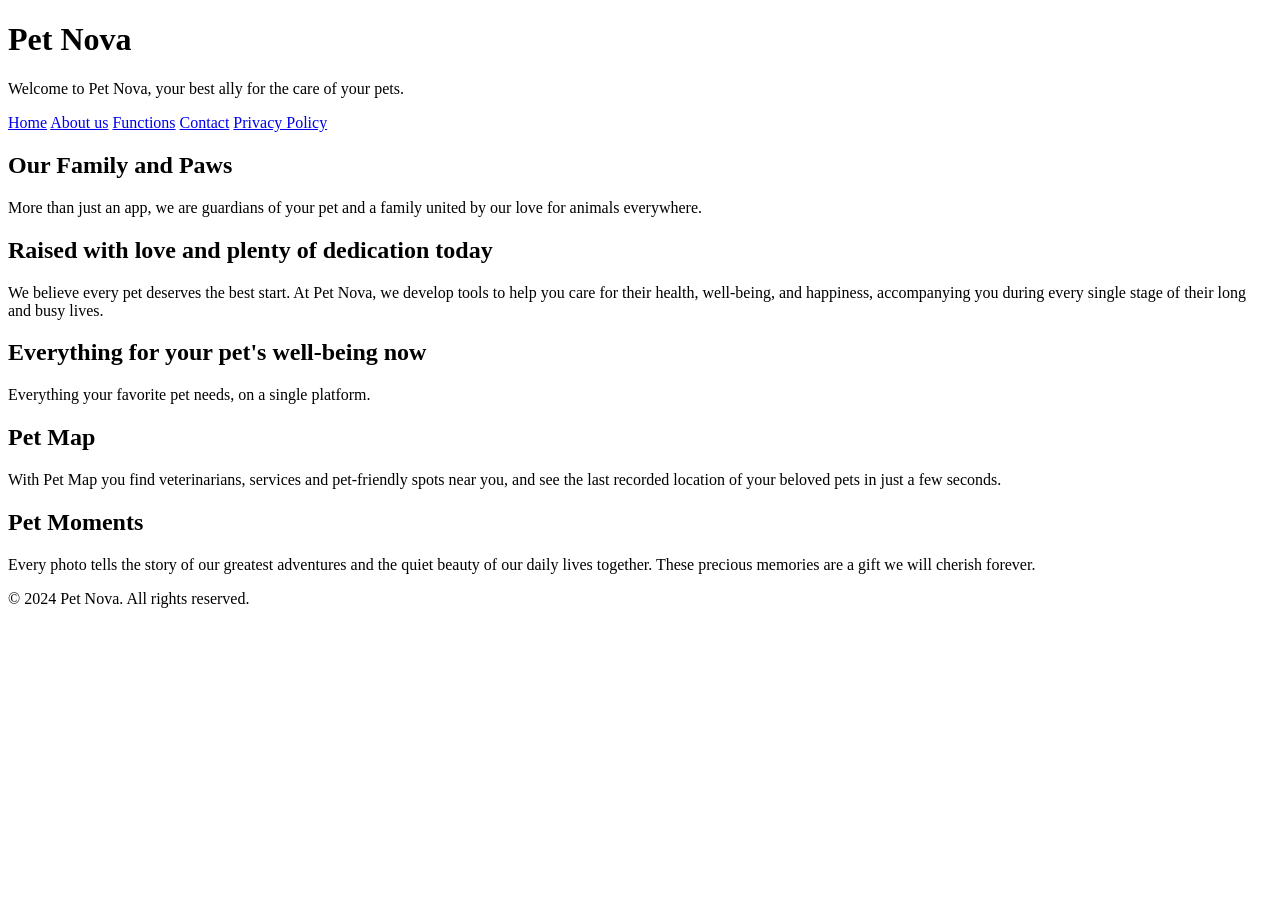
==== index.html @ b8fa4446 "Add files via upload" ====
<!DOCTYPE html>
 
<html lang="es">
<head>
     <meta charset="UTF-8">
     <meta name="viewport" content="width=device-width, initial-scale=1.0">
     <title>Pet Nova</title>
 
</head>
 
<body>
 
    <header>
        <h1>Pet Nova</h1>
 
    </header>
 
    <p>Welcome to Pet Nova, your best ally for the care of your pets.</p>
 
 
<nav>
 
    <a href="#">Home</a>
    <a href="#">About us</a>
    <a href="#">Functions</a>
    <a href="#">Contact</a>
    <a href="#">Privacy Policy</a>
 
</nav>
 
<main>
 
    <section>
 
        <h2>Our Family and Paws</h2>
        <p>More than just an app, we are guardians of your pet and a family united by our love for animals everywhere.</p>
 
    </section>
 
 
<section>
 
        <h2>Raised with love and plenty of dedication today</h2>
        <p>We believe every pet deserves the best start. At Pet Nova, we develop tools to help you care for their health, well-being, and happiness, accompanying you during every single stage of their long and busy lives.</p>
 
    </section>
 
 
    <section>
 
        <h2>Everything for your pet's well-being now</h2>
        <p>Everything your favorite pet needs, on a single platform.</p>
 
 
    </section>
 
 
<section>
 
        <h2>Pet Map</h2>
        <p>With Pet Map you find veterinarians, services and pet-friendly spots near you, and see the last recorded location of your beloved pets in just a few seconds.</p>
 
 
    </section>
 
    <section>
 
        <h2>Pet Moments</h2>
        <p>Every photo tells the story of our greatest adventures and the quiet beauty of our daily lives together. These precious memories are a gift we will cherish forever.</p>
 
 
    </section>
 
</main>
 
<footer>
 
 
    <p>&copy; 2024 Pet Nova. All rights reserved.</p>
 
    </footer>
 
</body>
 
    </html>
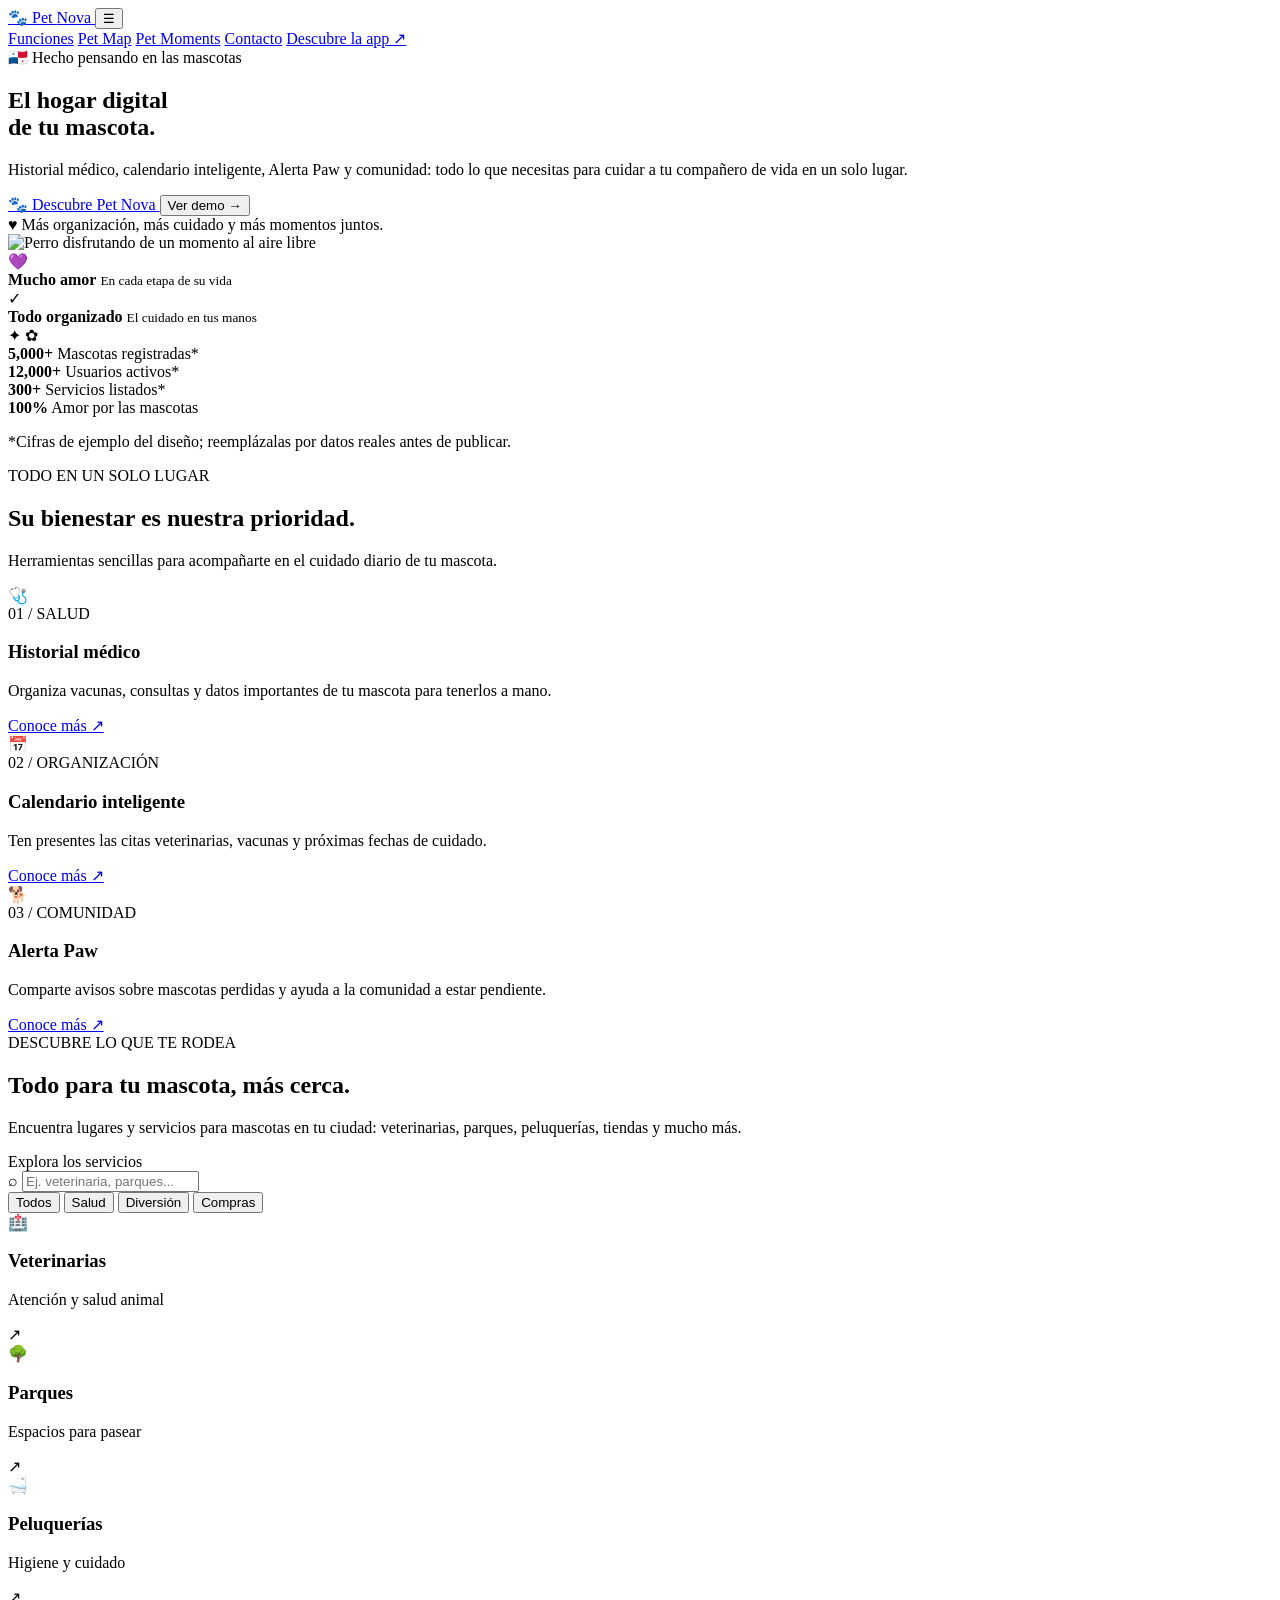
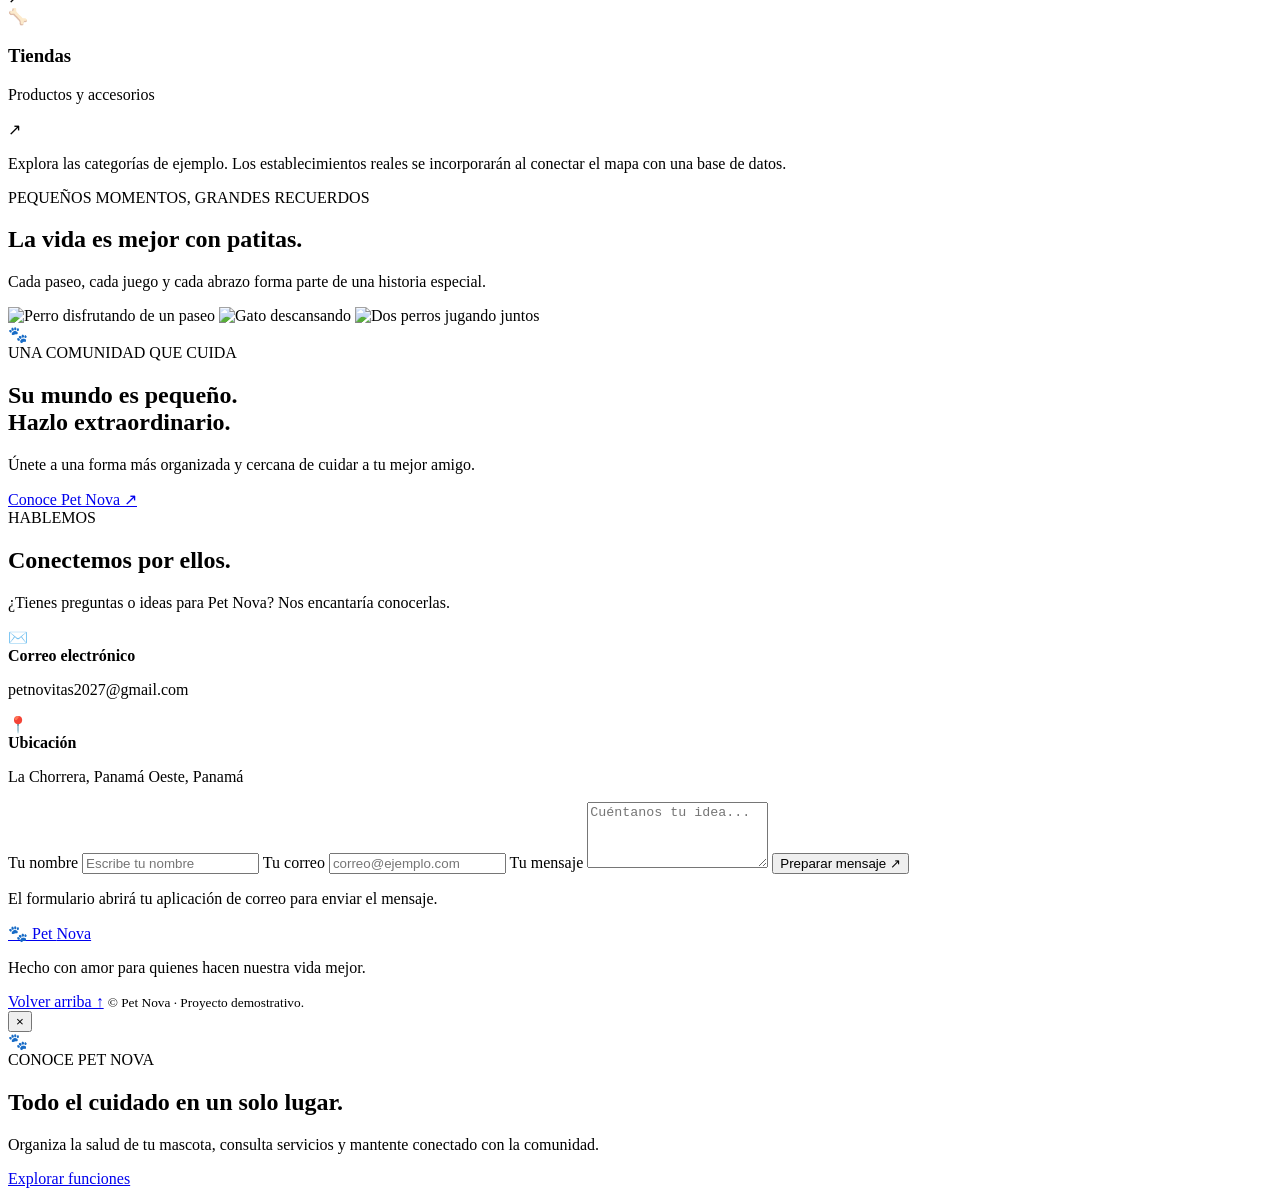
==== commit 1857d829: "changes changes" ====
--- a/index.html
+++ b/index.html
@@ -1,89 +1,274 @@
  
+
 <!DOCTYPE html>
- 
 <html lang="es">
 <head>
-     <meta charset="UTF-8">
-     <meta name="viewport" content="width=device-width, initial-scale=1.0">
-     <title>Pet Nova</title>
- 
+  <meta charset="UTF-8">
+  <meta name="viewport" content="width=device-width, initial-scale=1.0">
+  <meta name="description" content="Pet Nova: cuida la salud, seguridad y bienestar de tu mascota en un solo lugar.">
+  <title>Pet Nova | El hogar digital de tu mascota</title>
+  <link rel="stylesheet" href="css">
+  <link rel="preconnect" href="https://fonts.googleapis.com">
+  <link rel="preconnect" href="https://fonts.gstatic.com" crossorigin>
+  <link href="https://fonts.googleapis.com/css2?family=DM+Sans:wght@400;500;600;700&family=Poppins:wght@400;500;600;700;800&display=swap" rel="stylesheet">
 </head>
- 
+
 <body>
- 
-    <header>
-        <h1>Pet Nova</h1>
- 
-    </header>
- 
-    <p>Welcome to Pet Nova, your best ally for the care of your pets.</p>
- 
- 
-<nav>
- 
-    <a href="#">Home</a>
-    <a href="#">About us</a>
-    <a href="#">Functions</a>
-    <a href="#">Contact</a>
-    <a href="#">Privacy Policy</a>
- 
-</nav>
- 
-<main>
- 
-    <section>
- 
-        <h2>Our Family and Paws</h2>
-        <p>More than just an app, we are guardians of your pet and a family united by our love for animals everywhere.</p>
- 
-    </section>
- 
- 
-<section>
- 
-        <h2>Raised with love and plenty of dedication today</h2>
-        <p>We believe every pet deserves the best start. At Pet Nova, we develop tools to help you care for their health, well-being, and happiness, accompanying you during every single stage of their long and busy lives.</p>
- 
-    </section>
- 
- 
-    <section>
- 
-        <h2>Everything for your pet's well-being now</h2>
-        <p>Everything your favorite pet needs, on a single platform.</p>
- 
- 
-    </section>
- 
- 
-<section>
- 
-        <h2>Pet Map</h2>
-        <p>With Pet Map you find veterinarians, services and pet-friendly spots near you, and see the last recorded location of your beloved pets in just a few seconds.</p>
- 
- 
-    </section>
- 
-    <section>
- 
-        <h2>Pet Moments</h2>
-        <p>Every photo tells the story of our greatest adventures and the quiet beauty of our daily lives together. These precious memories are a gift we will cherish forever.</p>
- 
- 
-    </section>
- 
-</main>
- 
-<footer>
- 
- 
-    <p>&copy; 2024 Pet Nova. All rights reserved.</p>
- 
-    </footer>
- 
+  <header class="navbar">
+    <a href="#inicio" class="logo">
+      <span class="logo-icon">🐾</span>
+      Pet <span>Nova</span>
+    </a>
+
+    <button class="menu-toggle" id="menu-toggle"
+      aria-label="Abrir menú" aria-expanded="false">☰</button>
+
+    <nav class="nav-links" id="nav-links">
+      <a href="#funciones">Funciones</a>
+      <a href="#mapa">Pet Map</a>
+      <a href="#momentos">Pet Moments</a>
+      <a href="#contacto">Contacto</a>
+      <a href="#funciones" class="nav-button">Descubre la app ↗</a>
+    </nav>
+  </header>
+
+  <main>
+    <section class="hero section" id="inicio">
+      <div class="hero-content">
+        <span class="eyebrow">🇵🇦 Hecho pensando en las mascotas</span>
+        <h1>El hogar digital<br>de tu mascota<span class="purple-dot">.</span></h1>
+        <p class="hero-text">
+          Historial médico, calendario inteligente, Alerta Paw
+          y comunidad: todo lo que necesitas para cuidar a tu
+          compañero de vida en un solo lugar.
+        </p>
+
+        <div class="hero-buttons">
+          <a href="#funciones" class="button button-primary">
+            🐾 Descubre Pet Nova
+          </a>
+          <button class="button button-secondary" id="demo-button">
+            Ver demo <span>→</span>
+          </button>
+        </div>
+
+        <div class="hero-note">
+          <span class="avatar-paw">♥</span>
+          Más organización, más cuidado y más momentos juntos.
+        </div>
+      </div>
+
+      <div class="hero-visual">
+        <div class="hero-image">
+          <img
+            src="https://images.unsplash.com/photo-1543466835-00a7907e9de1?auto=format&fit=crop&w=1000&q=85"
+            alt="Perro disfrutando de un momento al aire libre">
+        </div>
+        <div class="floating-card card-top">
+          <span class="floating-icon">💜</span>
+          <div>
+            <strong>Mucho amor</strong>
+            <small>En cada etapa de su vida</small>
+          </div>
+        </div>
+        <div class="floating-card card-bottom">
+          <span class="floating-icon yellow">✓</span>
+          <div>
+            <strong>Todo organizado</strong>
+            <small>El cuidado en tus manos</small>
+          </div>
+        </div>
+        <span class="decor decor-one">✦</span>
+        <span class="decor decor-two">✿</span>
+      </div>
+    </section>
+
+    <section class="stats">
+      <div class="stat">
+        <strong>5,000+</strong>
+        <span>Mascotas registradas*</span>
+      </div>
+      <div class="stat">
+        <strong>12,000+</strong>
+        <span>Usuarios activos*</span>
+      </div>
+      <div class="stat">
+        <strong>300+</strong>
+        <span>Servicios listados*</span>
+      </div>
+      <div class="stat">
+        <strong>100%</strong>
+        <span>Amor por las mascotas</span>
+      </div>
+    </section>
+    <p class="stats-note">*Cifras de ejemplo del diseño; reemplázalas por datos reales antes de publicar.</p>
+
+    <section class="section intro-section" id="funciones">
+      <div class="section-heading">
+        <span class="eyebrow">TODO EN UN SOLO LUGAR</span>
+        <h2>Su bienestar es nuestra <span>prioridad.</span></h2>
+        <p>Herramientas sencillas para acompañarte en el cuidado diario de tu mascota.</p>
+      </div>
+
+      <div class="feature-grid">
+        <article class="feature-card lavender">
+          <div class="feature-icon">🩺</div>
+          <span class="feature-number">01 / SALUD</span>
+          <h3>Historial médico</h3>
+          <p>Organiza vacunas, consultas y datos importantes de tu mascota para tenerlos a mano.</p>
+          <a href="#contacto" class="text-link">Conoce más ↗</a>
+        </article>
+
+        <article class="feature-card yellow-card">
+          <div class="feature-icon">📅</div>
+          <span class="feature-number">02 / ORGANIZACIÓN</span>
+          <h3>Calendario inteligente</h3>
+          <p>Ten presentes las citas veterinarias, vacunas y próximas fechas de cuidado.</p>
+          <a href="#contacto" class="text-link">Conoce más ↗</a>
+        </article>
+
+        <article class="feature-card pink-card">
+          <div class="feature-icon">🐕</div>
+          <span class="feature-number">03 / COMUNIDAD</span>
+          <h3>Alerta Paw</h3>
+          <p>Comparte avisos sobre mascotas perdidas y ayuda a la comunidad a estar pendiente.</p>
+          <a href="#contacto" class="text-link">Conoce más ↗</a>
+        </article>
+      </div>
+    </section>
+
+    <section class="map-section section" id="mapa">
+      <div class="map-copy">
+        <span class="eyebrow">DESCUBRE LO QUE TE RODEA</span>
+        <h2>Todo para tu mascota, <span>más cerca.</span></h2>
+        <p>
+          Encuentra lugares y servicios para mascotas en tu ciudad:
+          veterinarias, parques, peluquerías, tiendas y mucho más.
+        </p>
+
+        <label for="service-search" class="search-label">Explora los servicios</label>
+        <div class="search-box">
+          <span>⌕</span>
+          <input id="service-search" type="search"
+            placeholder="Ej. veterinaria, parques...">
+        </div>
+        <div class="service-filters" aria-label="Filtrar servicios">
+          <button class="filter active" data-filter="todos">Todos</button>
+          <button class="filter" data-filter="salud">Salud</button>
+          <button class="filter" data-filter="diversion">Diversión</button>
+          <button class="filter" data-filter="compras">Compras</button>
+        </div>
+      </div>
+
+      <div class="service-grid" id="service-grid">
+        <article class="service-card" data-category="salud" data-name="veterinaria clínica salud">
+          <div class="service-emoji">🏥</div>
+          <div><h3>Veterinarias</h3><p>Atención y salud animal</p></div>
+          <span class="service-arrow">↗</span>
+        </article>
+        <article class="service-card" data-category="diversion" data-name="parques paseo diversión">
+          <div class="service-emoji">🌳</div>
+          <div><h3>Parques</h3><p>Espacios para pasear</p></div>
+          <span class="service-arrow">↗</span>
+        </article>
+        <article class="service-card" data-category="salud" data-name="peluquería grooming baño">
+          <div class="service-emoji">🛁</div>
+          <div><h3>Peluquerías</h3><p>Higiene y cuidado</p></div>
+          <span class="service-arrow">↗</span>
+        </article>
+        <article class="service-card" data-category="compras" data-name="tiendas alimentos accesorios compras">
+          <div class="service-emoji">🦴</div>
+          <div><h3>Tiendas</h3><p>Productos y accesorios</p></div>
+          <span class="service-arrow">↗</span>
+        </article>
+      </div>
+      <p class="map-disclaimer" id="map-message">
+        Explora las categorías de ejemplo. Los establecimientos reales
+        se incorporarán al conectar el mapa con una base de datos.
+      </p>
+    </section>
+
+    <section class="moments-section section" id="momentos">
+      <div class="section-heading">
+        <span class="eyebrow">PEQUEÑOS MOMENTOS, GRANDES RECUERDOS</span>
+        <h2>La vida es mejor <span>con patitas.</span></h2>
+        <p>Cada paseo, cada juego y cada abrazo forma parte de una historia especial.</p>
+      </div>
+
+      <div class="gallery">
+        <img src="https://images.unsplash.com/photo-1552053831-71594a27632d?auto=format&fit=crop&w=700&q=85"
+          alt="Perro disfrutando de un paseo" loading="lazy">
+        <img src="https://images.unsplash.com/photo-1514888286974-6c03e2ca1dba?auto=format&fit=crop&w=700&q=85"
+          alt="Gato descansando" loading="lazy">
+        <img src="https://images.unsplash.com/photo-1548199973-03cce0bbc87b?auto=format&fit=crop&w=700&q=85"
+          alt="Dos perros jugando juntos" loading="lazy">
+      </div>
+    </section>
+
+    <section class="cta-section">
+      <div class="cta-paw">🐾</div>
+      <span class="eyebrow">UNA COMUNIDAD QUE CUIDA</span>
+      <h2>Su mundo es pequeño.<br>Hazlo extraordinario.</h2>
+      <p>Únete a una forma más organizada y cercana de cuidar a tu mejor amigo.</p>
+      <a href="#contacto" class="button button-dark">Conoce Pet Nova ↗</a>
+    </section>
+
+    <section class="contact-section section" id="contacto">
+      <div class="contact-copy">
+        <span class="eyebrow">HABLEMOS</span>
+        <h2>Conectemos por ellos<span>.</span></h2>
+        <p>¿Tienes preguntas o ideas para Pet Nova? Nos encantaría conocerlas.</p>
+        <div class="contact-detail">
+          <span>✉️</span>
+          <div><strong>Correo electrónico</strong>
+            <p>petnovitas2027@gmail.com</p></div>
+        </div>
+        <div class="contact-detail">
+          <span>📍</span>
+          <div><strong>Ubicación</strong><p>La Chorrera, Panamá Oeste, Panamá</p></div>
+        </div>
+      </div>
+
+      <form class="contact-form" id="contact-form">
+        <label for="name">Tu nombre</label>
+        <input id="name" name="name" type="text"
+          placeholder="Escribe tu nombre" required>
+
+        <label for="email">Tu correo</label>
+        <input id="email" name="email" type="email"
+          placeholder="correo@ejemplo.com" required>
+
+        <label for="message">Tu mensaje</label>
+        <textarea id="message" name="message" rows="4"
+          placeholder="Cuéntanos tu idea..." required></textarea>
+
+        <button class="button button-primary" type="submit">Preparar mensaje ↗</button>
+        <p class="form-status" id="form-status" role="status">
+          El formulario abrirá tu aplicación de correo para enviar el mensaje.
+        </p>
+      </form>
+    </section>
+  </main>
+
+  <footer class="footer">
+    <a href="#inicio" class="logo footer-logo">🐾 Pet <span>Nova</span></a>
+    <p>Hecho con amor para quienes hacen nuestra vida mejor.</p>
+    <a href="#inicio" class="back-top">Volver arriba ↑</a>
+    <small>© <span id="year"></span> Pet Nova · Proyecto demostrativo.</small>
+  </footer>
+
+  <div class="modal" id="demo-modal" aria-hidden="true">
+    <div class="modal-content" role="dialog" aria-modal="true"
+      aria-labelledby="modal-title">
+      <button class="modal-close" id="modal-close" aria-label="Cerrar">×</button>
+      <div class="modal-paw">🐾</div>
+      <span class="eyebrow">CONOCE PET NOVA</span>
+      <h2 id="modal-title">Todo el cuidado en un solo lugar.</h2>
+      <p>Organiza la salud de tu mascota, consulta servicios y mantente conectado con la comunidad.</p>
+      <a href="#funciones" class="button button-primary" id="modal-explore">Explorar funciones</a>
+    </div>
+  </div>
+
+  <script src="script.js"></script>
 </body>
- 
-    </html>
- 
- 
- +</html>
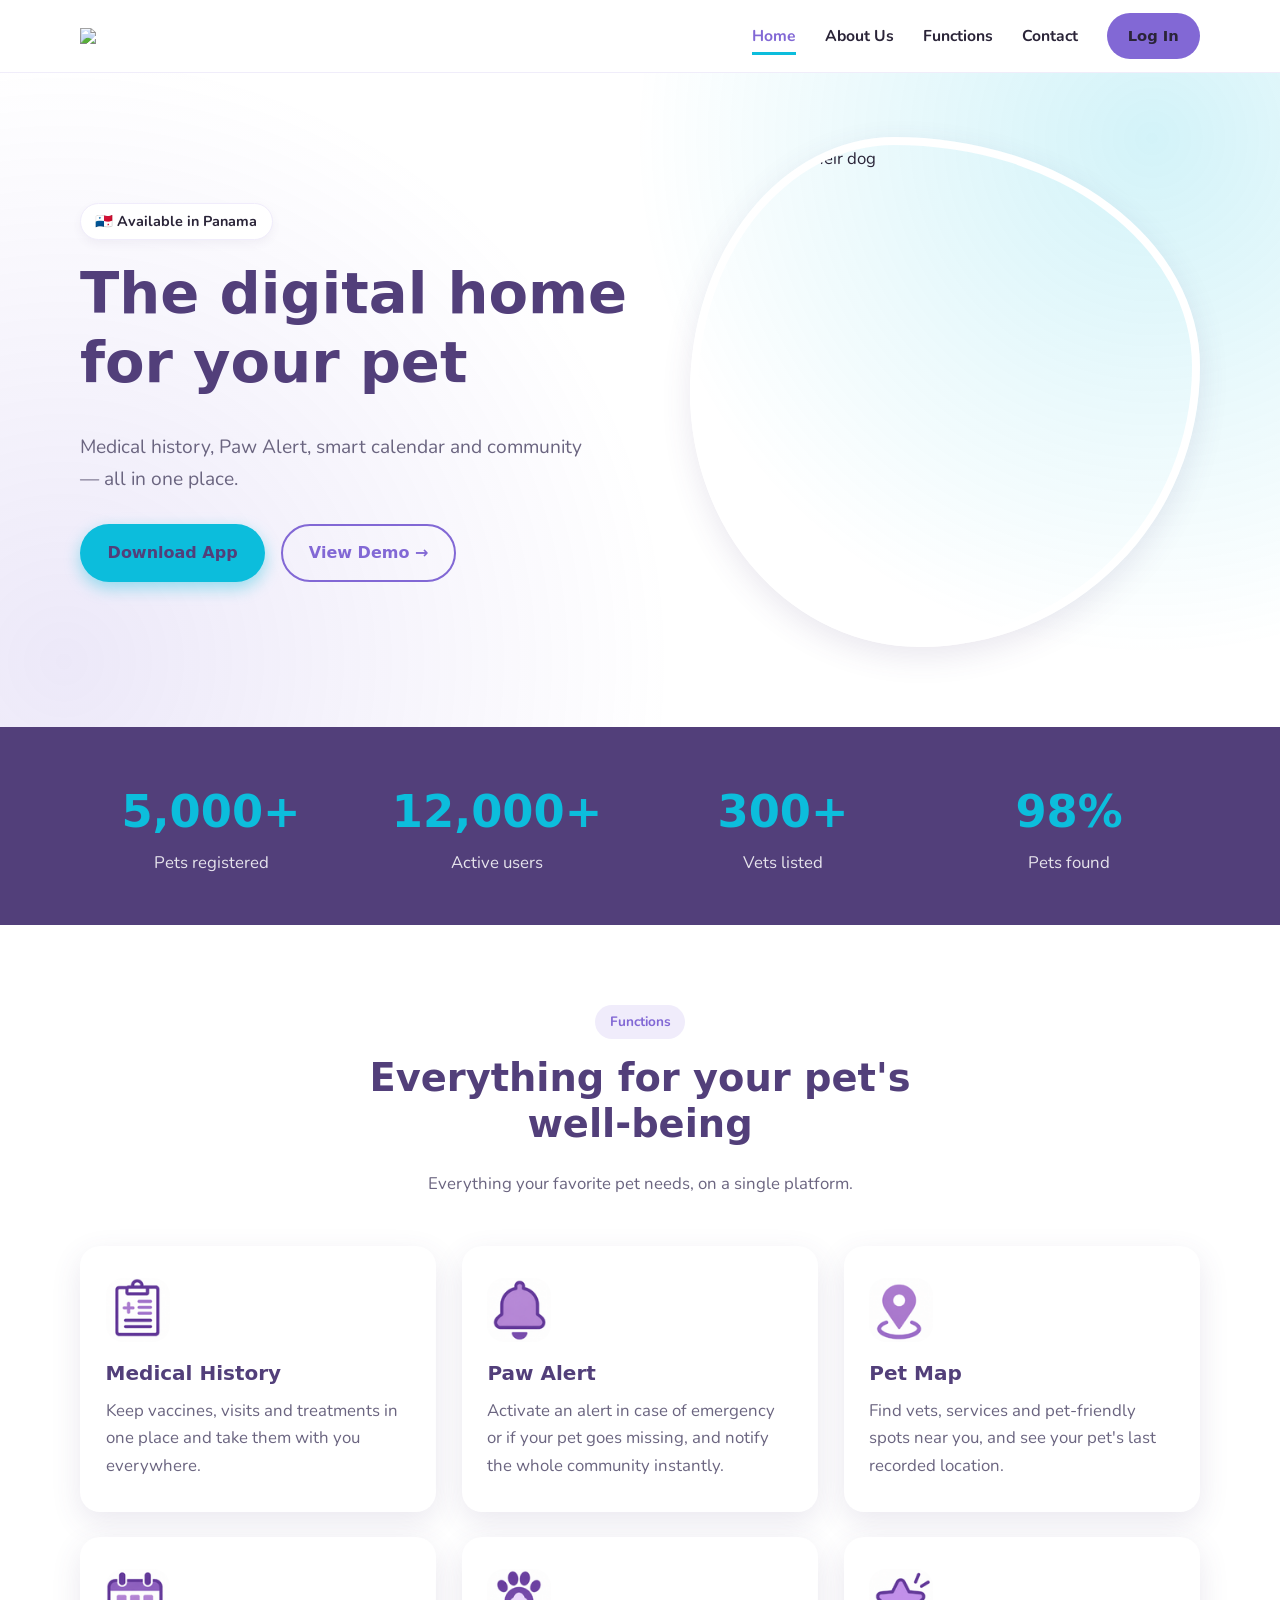
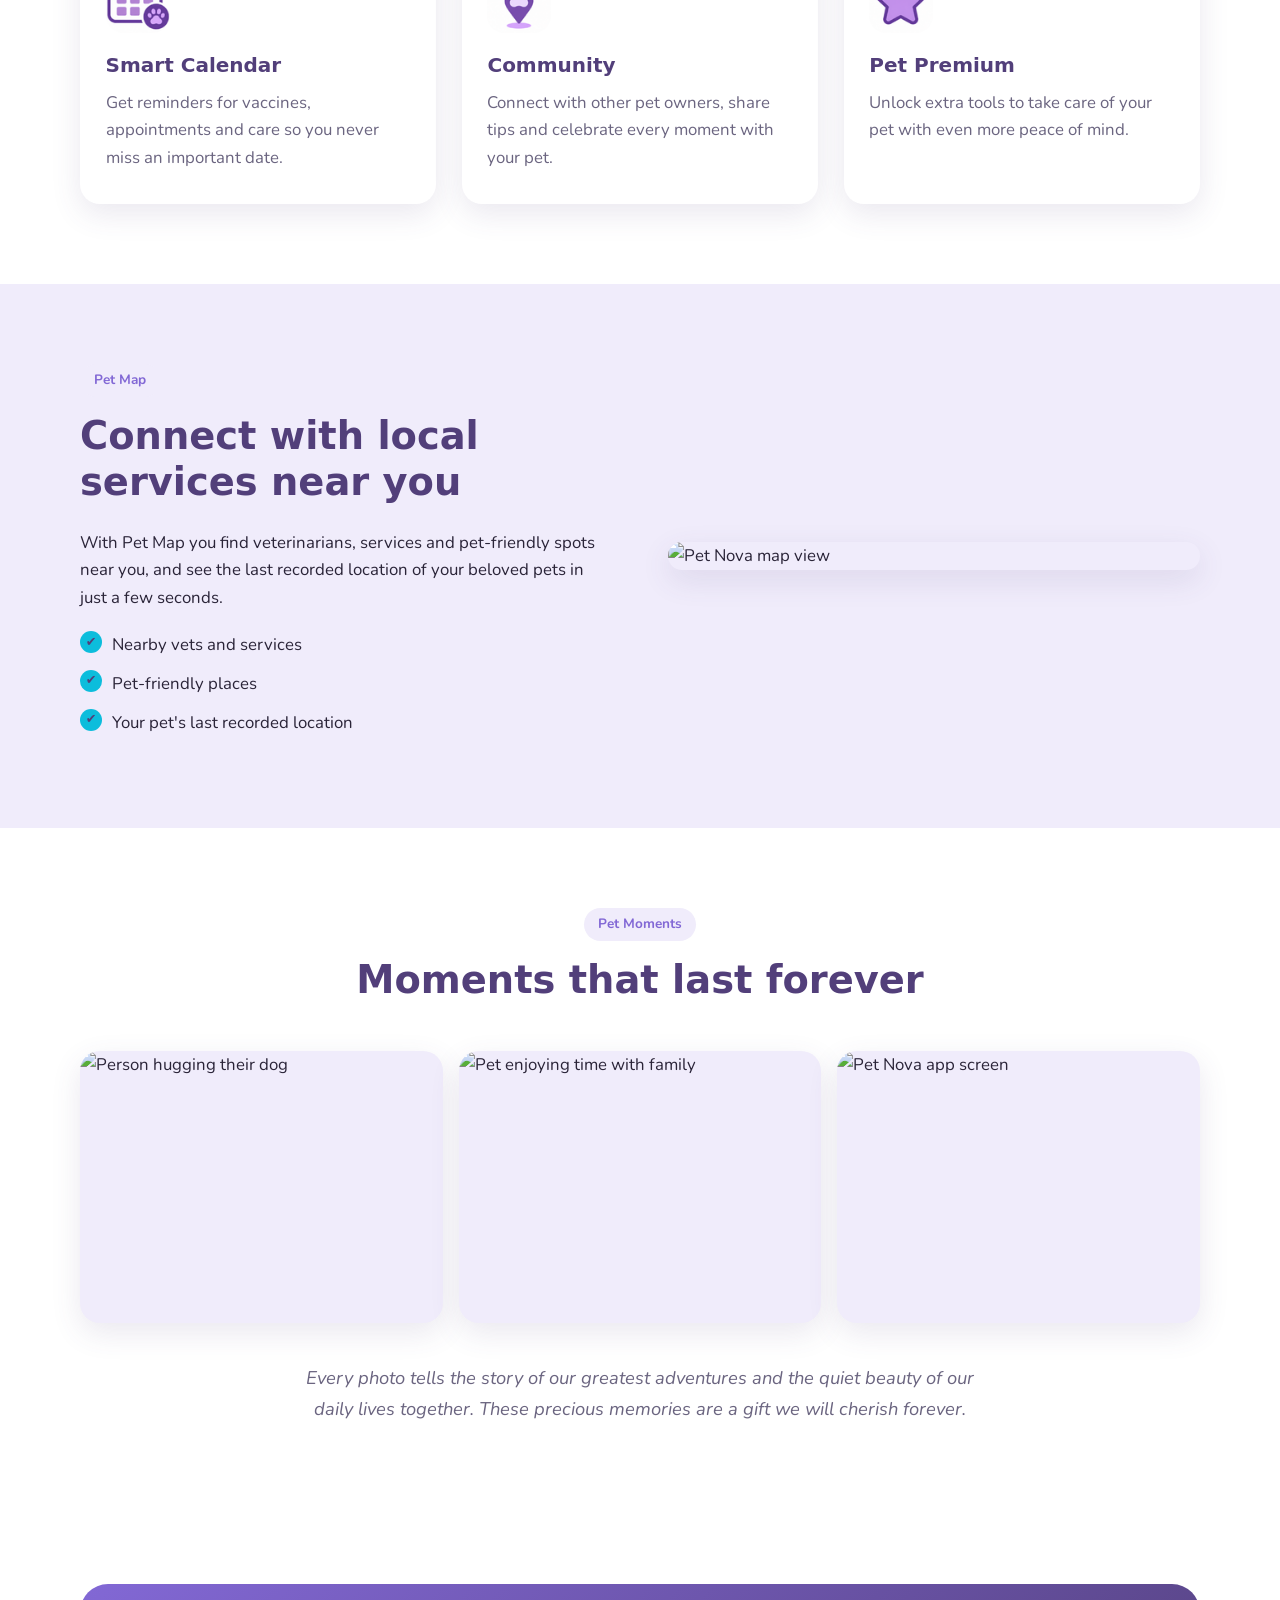
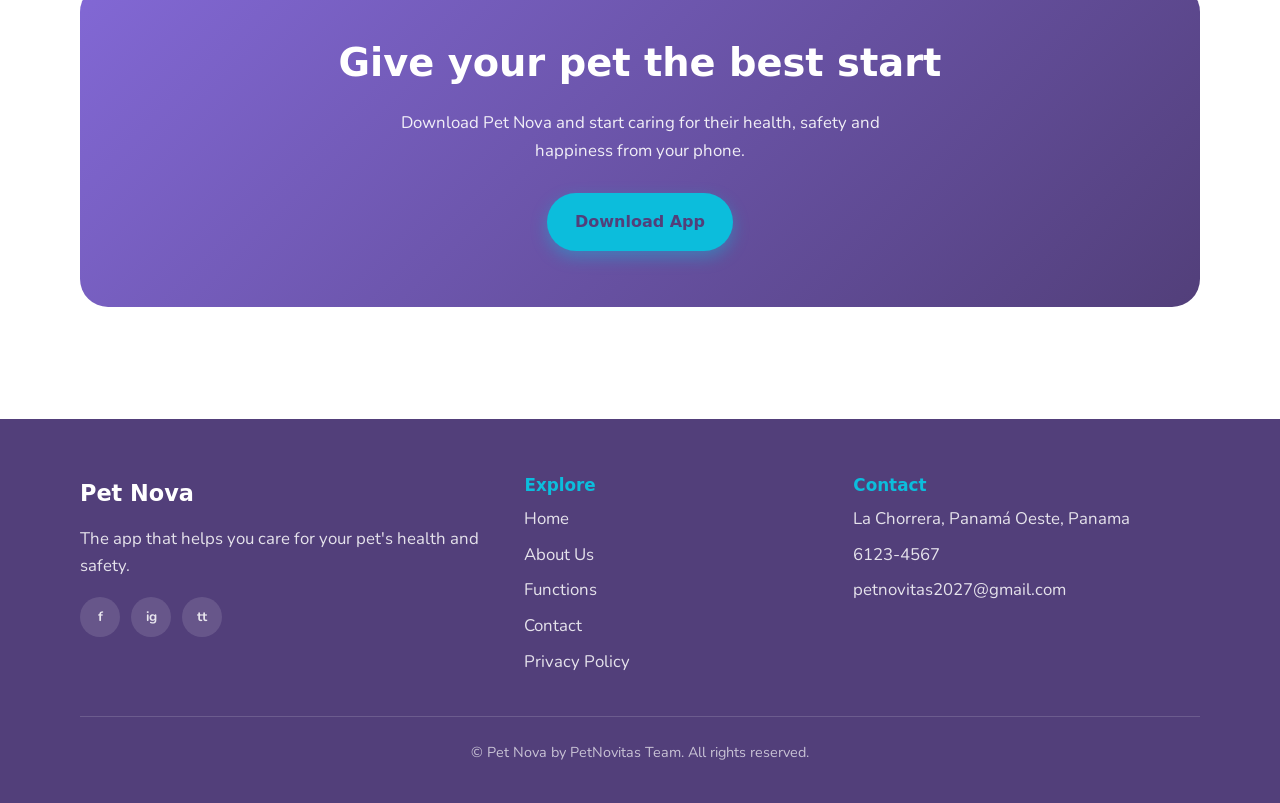
==== commit daa8c9a7: "reacomodo" ====
--- a/index.html
+++ b/index.html
@@ -1,274 +1,189 @@
- 
-
-<!DOCTYPE html>
-<html lang="es">
-<head>
-  <meta charset="UTF-8">
-  <meta name="viewport" content="width=device-width, initial-scale=1.0">
-  <meta name="description" content="Pet Nova: cuida la salud, seguridad y bienestar de tu mascota en un solo lugar.">
-  <title>Pet Nova | El hogar digital de tu mascota</title>
-  <link rel="stylesheet" href="css">
-  <link rel="preconnect" href="https://fonts.googleapis.com">
-  <link rel="preconnect" href="https://fonts.gstatic.com" crossorigin>
-  <link href="https://fonts.googleapis.com/css2?family=DM+Sans:wght@400;500;600;700&family=Poppins:wght@400;500;600;700;800&display=swap" rel="stylesheet">
-</head>
-
-<body>
-  <header class="navbar">
-    <a href="#inicio" class="logo">
-      <span class="logo-icon">🐾</span>
-      Pet <span>Nova</span>
-    </a>
-
-    <button class="menu-toggle" id="menu-toggle"
-      aria-label="Abrir menú" aria-expanded="false">☰</button>
-
-    <nav class="nav-links" id="nav-links">
-      <a href="#funciones">Funciones</a>
-      <a href="#mapa">Pet Map</a>
-      <a href="#momentos">Pet Moments</a>
-      <a href="#contacto">Contacto</a>
-      <a href="#funciones" class="nav-button">Descubre la app ↗</a>
-    </nav>
-  </header>
-
-  <main>
-    <section class="hero section" id="inicio">
-      <div class="hero-content">
-        <span class="eyebrow">🇵🇦 Hecho pensando en las mascotas</span>
-        <h1>El hogar digital<br>de tu mascota<span class="purple-dot">.</span></h1>
-        <p class="hero-text">
-          Historial médico, calendario inteligente, Alerta Paw
-          y comunidad: todo lo que necesitas para cuidar a tu
-          compañero de vida en un solo lugar.
-        </p>
-
-        <div class="hero-buttons">
-          <a href="#funciones" class="button button-primary">
-            🐾 Descubre Pet Nova
-          </a>
-          <button class="button button-secondary" id="demo-button">
-            Ver demo <span>→</span>
-          </button>
-        </div>
-
-        <div class="hero-note">
-          <span class="avatar-paw">♥</span>
-          Más organización, más cuidado y más momentos juntos.
-        </div>
-      </div>
-
-      <div class="hero-visual">
-        <div class="hero-image">
-          <img
-            src="https://images.unsplash.com/photo-1543466835-00a7907e9de1?auto=format&fit=crop&w=1000&q=85"
-            alt="Perro disfrutando de un momento al aire libre">
-        </div>
-        <div class="floating-card card-top">
-          <span class="floating-icon">💜</span>
-          <div>
-            <strong>Mucho amor</strong>
-            <small>En cada etapa de su vida</small>
-          </div>
-        </div>
-        <div class="floating-card card-bottom">
-          <span class="floating-icon yellow">✓</span>
-          <div>
-            <strong>Todo organizado</strong>
-            <small>El cuidado en tus manos</small>
-          </div>
-        </div>
-        <span class="decor decor-one">✦</span>
-        <span class="decor decor-two">✿</span>
-      </div>
-    </section>
-
-    <section class="stats">
-      <div class="stat">
-        <strong>5,000+</strong>
-        <span>Mascotas registradas*</span>
-      </div>
-      <div class="stat">
-        <strong>12,000+</strong>
-        <span>Usuarios activos*</span>
-      </div>
-      <div class="stat">
-        <strong>300+</strong>
-        <span>Servicios listados*</span>
-      </div>
-      <div class="stat">
-        <strong>100%</strong>
-        <span>Amor por las mascotas</span>
-      </div>
-    </section>
-    <p class="stats-note">*Cifras de ejemplo del diseño; reemplázalas por datos reales antes de publicar.</p>
-
-    <section class="section intro-section" id="funciones">
-      <div class="section-heading">
-        <span class="eyebrow">TODO EN UN SOLO LUGAR</span>
-        <h2>Su bienestar es nuestra <span>prioridad.</span></h2>
-        <p>Herramientas sencillas para acompañarte en el cuidado diario de tu mascota.</p>
-      </div>
-
-      <div class="feature-grid">
-        <article class="feature-card lavender">
-          <div class="feature-icon">🩺</div>
-          <span class="feature-number">01 / SALUD</span>
-          <h3>Historial médico</h3>
-          <p>Organiza vacunas, consultas y datos importantes de tu mascota para tenerlos a mano.</p>
-          <a href="#contacto" class="text-link">Conoce más ↗</a>
-        </article>
-
-        <article class="feature-card yellow-card">
-          <div class="feature-icon">📅</div>
-          <span class="feature-number">02 / ORGANIZACIÓN</span>
-          <h3>Calendario inteligente</h3>
-          <p>Ten presentes las citas veterinarias, vacunas y próximas fechas de cuidado.</p>
-          <a href="#contacto" class="text-link">Conoce más ↗</a>
-        </article>
-
-        <article class="feature-card pink-card">
-          <div class="feature-icon">🐕</div>
-          <span class="feature-number">03 / COMUNIDAD</span>
-          <h3>Alerta Paw</h3>
-          <p>Comparte avisos sobre mascotas perdidas y ayuda a la comunidad a estar pendiente.</p>
-          <a href="#contacto" class="text-link">Conoce más ↗</a>
-        </article>
-      </div>
-    </section>
-
-    <section class="map-section section" id="mapa">
-      <div class="map-copy">
-        <span class="eyebrow">DESCUBRE LO QUE TE RODEA</span>
-        <h2>Todo para tu mascota, <span>más cerca.</span></h2>
-        <p>
-          Encuentra lugares y servicios para mascotas en tu ciudad:
-          veterinarias, parques, peluquerías, tiendas y mucho más.
-        </p>
-
-        <label for="service-search" class="search-label">Explora los servicios</label>
-        <div class="search-box">
-          <span>⌕</span>
-          <input id="service-search" type="search"
-            placeholder="Ej. veterinaria, parques...">
-        </div>
-        <div class="service-filters" aria-label="Filtrar servicios">
-          <button class="filter active" data-filter="todos">Todos</button>
-          <button class="filter" data-filter="salud">Salud</button>
-          <button class="filter" data-filter="diversion">Diversión</button>
-          <button class="filter" data-filter="compras">Compras</button>
-        </div>
-      </div>
-
-      <div class="service-grid" id="service-grid">
-        <article class="service-card" data-category="salud" data-name="veterinaria clínica salud">
-          <div class="service-emoji">🏥</div>
-          <div><h3>Veterinarias</h3><p>Atención y salud animal</p></div>
-          <span class="service-arrow">↗</span>
-        </article>
-        <article class="service-card" data-category="diversion" data-name="parques paseo diversión">
-          <div class="service-emoji">🌳</div>
-          <div><h3>Parques</h3><p>Espacios para pasear</p></div>
-          <span class="service-arrow">↗</span>
-        </article>
-        <article class="service-card" data-category="salud" data-name="peluquería grooming baño">
-          <div class="service-emoji">🛁</div>
-          <div><h3>Peluquerías</h3><p>Higiene y cuidado</p></div>
-          <span class="service-arrow">↗</span>
-        </article>
-        <article class="service-card" data-category="compras" data-name="tiendas alimentos accesorios compras">
-          <div class="service-emoji">🦴</div>
-          <div><h3>Tiendas</h3><p>Productos y accesorios</p></div>
-          <span class="service-arrow">↗</span>
-        </article>
-      </div>
-      <p class="map-disclaimer" id="map-message">
-        Explora las categorías de ejemplo. Los establecimientos reales
-        se incorporarán al conectar el mapa con una base de datos.
-      </p>
-    </section>
-
-    <section class="moments-section section" id="momentos">
-      <div class="section-heading">
-        <span class="eyebrow">PEQUEÑOS MOMENTOS, GRANDES RECUERDOS</span>
-        <h2>La vida es mejor <span>con patitas.</span></h2>
-        <p>Cada paseo, cada juego y cada abrazo forma parte de una historia especial.</p>
-      </div>
-
-      <div class="gallery">
-        <img src="https://images.unsplash.com/photo-1552053831-71594a27632d?auto=format&fit=crop&w=700&q=85"
-          alt="Perro disfrutando de un paseo" loading="lazy">
-        <img src="https://images.unsplash.com/photo-1514888286974-6c03e2ca1dba?auto=format&fit=crop&w=700&q=85"
-          alt="Gato descansando" loading="lazy">
-        <img src="https://images.unsplash.com/photo-1548199973-03cce0bbc87b?auto=format&fit=crop&w=700&q=85"
-          alt="Dos perros jugando juntos" loading="lazy">
-      </div>
-    </section>
-
-    <section class="cta-section">
-      <div class="cta-paw">🐾</div>
-      <span class="eyebrow">UNA COMUNIDAD QUE CUIDA</span>
-      <h2>Su mundo es pequeño.<br>Hazlo extraordinario.</h2>
-      <p>Únete a una forma más organizada y cercana de cuidar a tu mejor amigo.</p>
-      <a href="#contacto" class="button button-dark">Conoce Pet Nova ↗</a>
-    </section>
-
-    <section class="contact-section section" id="contacto">
-      <div class="contact-copy">
-        <span class="eyebrow">HABLEMOS</span>
-        <h2>Conectemos por ellos<span>.</span></h2>
-        <p>¿Tienes preguntas o ideas para Pet Nova? Nos encantaría conocerlas.</p>
-        <div class="contact-detail">
-          <span>✉️</span>
-          <div><strong>Correo electrónico</strong>
-            <p>petnovitas2027@gmail.com</p></div>
-        </div>
-        <div class="contact-detail">
-          <span>📍</span>
-          <div><strong>Ubicación</strong><p>La Chorrera, Panamá Oeste, Panamá</p></div>
-        </div>
-      </div>
-
-      <form class="contact-form" id="contact-form">
-        <label for="name">Tu nombre</label>
-        <input id="name" name="name" type="text"
-          placeholder="Escribe tu nombre" required>
-
-        <label for="email">Tu correo</label>
-        <input id="email" name="email" type="email"
-          placeholder="correo@ejemplo.com" required>
-
-        <label for="message">Tu mensaje</label>
-        <textarea id="message" name="message" rows="4"
-          placeholder="Cuéntanos tu idea..." required></textarea>
-
-        <button class="button button-primary" type="submit">Preparar mensaje ↗</button>
-        <p class="form-status" id="form-status" role="status">
-          El formulario abrirá tu aplicación de correo para enviar el mensaje.
-        </p>
-      </form>
-    </section>
-  </main>
-
-  <footer class="footer">
-    <a href="#inicio" class="logo footer-logo">🐾 Pet <span>Nova</span></a>
-    <p>Hecho con amor para quienes hacen nuestra vida mejor.</p>
-    <a href="#inicio" class="back-top">Volver arriba ↑</a>
-    <small>© <span id="year"></span> Pet Nova · Proyecto demostrativo.</small>
-  </footer>
-
-  <div class="modal" id="demo-modal" aria-hidden="true">
-    <div class="modal-content" role="dialog" aria-modal="true"
-      aria-labelledby="modal-title">
-      <button class="modal-close" id="modal-close" aria-label="Cerrar">×</button>
-      <div class="modal-paw">🐾</div>
-      <span class="eyebrow">CONOCE PET NOVA</span>
-      <h2 id="modal-title">Todo el cuidado en un solo lugar.</h2>
-      <p>Organiza la salud de tu mascota, consulta servicios y mantente conectado con la comunidad.</p>
-      <a href="#funciones" class="button button-primary" id="modal-explore">Explorar funciones</a>
-    </div>
-  </div>
-
-  <script src="script.js"></script>
-</body>
-</html>
+<!DOCTYPE html>
+<html lang="en">
+<head>
+  <meta charset="UTF-8">
+  <meta name="viewport" content="width=device-width, initial-scale=1">
+  <title>Pet Nova | The digital home for your pet</title>
+  <meta name="description" content="Medical history, Paw Alert, smart calendar and community for your pet, all in one place. Available in Panama.">
+  <link rel="preconnect" href="https://fonts.googleapis.com">
+  <link rel="preconnect" href="https://fonts.gstatic.com" crossorigin>
+  <link href="https://fonts.googleapis.com/css2?family=Nunito:wght@400;600;700&family=Poppins:wght@500;600;700&display=swap" rel="stylesheet">
+  <link rel="stylesheet" href="styles.css">
+</head>
+<body>
+
+  <header class="site-header">
+    <div class="container nav">
+      <a href="index.html" class="logo">
+        <img src="file:///C:/Users/INFORM%C3%81TICA/Downloads/logoi.png" style="width: 300px; height: auto;">
+      </a>
+      <input type="checkbox" id="nav-toggle" class="nav-toggle" aria-label="Open menu">
+      <label for="nav-toggle" class="nav-burger" aria-hidden="true">☰</label>
+      <ul class="nav-links"> 
+        <li><a href="index.html" aria-current="page">Home</a></li>
+        <li><a href="about.html">About Us</a></li>
+        <li><a href="functions.html">Functions</a></li>
+        <li><a href="contact.html">Contact</a></li>
+        <li><a class="btn btn-purple" href="https://nova-p-git-main-pet-nova.vercel.app/">Log In</a></li>
+      </ul>
+    </div>
+  </header>
+
+  <main>
+
+    <!-- HERO -->
+    <section class="hero">
+      <div class="container hero-grid">
+        <div>
+          <span class="badge-country">🇵🇦 Available in Panama</span>
+          <h1>The digital home for your pet</h1>
+          <p class="lead">Medical history, Paw Alert, smart calendar and community — all in one place.</p>
+          <div class="hero-actions">
+            <a href="#download" class="btn btn-primary">Download App</a>
+            <a href="functions.html" class="btn btn-outline">View Demo →</a>
+          </div>
+        </div>
+        <div class="hero-img">
+          <img src="https://images.unsplash.com/photo-1587300003388-59208cc962cb?w=900&auto=format&fit=crop&q=80" alt="Owner with their dog">
+        </div>
+      </div>
+    </section>
+
+    <!-- STATS -->
+    <section class="stats" aria-label="Pet Nova in numbers">
+      <div class="container stats-grid">
+        <div class="stat"><strong>5,000+</strong><span>Pets registered</span></div>
+        <div class="stat"><strong>12,000+</strong><span>Active users</span></div>
+        <div class="stat"><strong>300+</strong><span>Vets listed</span></div>
+        <div class="stat"><strong>98%</strong><span>Pets found</span></div>
+      </div>
+    </section>
+
+    <!-- FEATURES -->
+    <section class="section">
+      <div class="container">
+        <div class="section-title">
+          <span class="eyebrow">Functions</span>
+          <h2>Everything for your pet's well-being</h2>
+          <p>Everything your favorite pet needs, on a single platform.</p>
+        </div>
+        <div class="cards">
+          <article class="card">
+            <img class="icon" src="img/medical hihst.png" alt="Medical History icon">
+            <h3>Medical History</h3>
+            <p>Keep vaccines, visits and treatments in one place and take them with you everywhere.</p>
+          </article>
+          <article class="card">
+            <img class="icon" src="img/paw alert.png" alt="Paw Alert icon"> 
+            <h3>Paw Alert</h3>
+            <p>Activate an alert in case of emergency or if your pet goes missing, and notify the whole community instantly.</p>
+          </article>
+          <article class="card">
+            <img class="icon" src="img/map.png" alt="Pet Map icon">
+            <h3>Pet Map</h3>
+            <p>Find vets, services and pet-friendly spots near you, and see your pet's last recorded location.</p>
+          </article>
+          <article class="card">
+            <img class="icon" src="img/calendar.png" alt="Smart Calendar icon">
+            <h3>Smart Calendar</h3>
+            <p>Get reminders for vaccines, appointments and care so you never miss an important date.</p>
+          </article>
+          <article class="card">
+            <img class="icon" src="img/community.png" alt="Community icon">
+            <h3>Community</h3>
+            <p>Connect with other pet owners, share tips and celebrate every moment with your pet.</p>
+          </article>
+          <article class="card">
+            <img class="icon" src="img/vip.png" alt="Pet Premium icon">
+            <h3>Pet Premium</h3>
+            <p>Unlock extra tools to take care of your pet with even more peace of mind.</p>
+          </article>
+        </div>
+      </div>
+    </section>
+
+    <!-- PET MAP -->
+    <section class="section" style="background: var(--purple-light);">
+      <div class="container split">
+        <div>
+          <span class="eyebrow">Pet Map</span>
+          <h2>Connect with local services near you</h2>
+          <p>With Pet Map you find veterinarians, services and pet-friendly spots near you, and see the last recorded location of your beloved pets in just a few seconds.</p>
+          <ul class="check-list">
+            <li>Nearby vets and services</li>
+            <li>Pet-friendly places</li>
+            <li>Your pet's last recorded location</li>
+          </ul>
+        </div>
+        <div class="split-media">
+          <img src="https://static.wixstatic.com/media/84770f_3cb7a0473b09444882209f7efb34a711~mv2.png/v1/fill/w_980,h_541,al_c,q_90,usm_0.66_1.00_0.01,enc_auto/84770f_3cb7a0473b09444882209f7efb34a711~mv2.png" alt="Pet Nova map view" loading="lazy">
+        </div>
+      </div>
+    </section>
+
+    <!-- MOMENTS -->
+    <section class="section">
+      <div class="container">
+        <div class="section-title">
+          <span class="eyebrow">Pet Moments</span>
+          <h2>Moments that last forever</h2>
+        </div>
+        <div class="gallery">
+          <figure><img src="https://images.unsplash.com/photo-1587300003388-59208cc962cb?w=700&auto=format&fit=crop&q=80" alt="Person hugging their dog" loading="lazy"></figure>
+          <figure><img src="https://static.wixstatic.com/media/84770f_9ed1787e51b2400aa73151c1674b8a4e~mv2.jpg/v1/fill/w_980,h_526,al_c,q_85,usm_0.66_1.00_0.01,enc_auto/84770f_9ed1787e51b2400aa73151c1674b8a4e~mv2.jpg" alt="Pet enjoying time with family" loading="lazy"></figure>
+          <figure><img src="https://static.wixstatic.com/media/84770f_3cb7a0473b09444882209f7efb34a711~mv2.png/v1/fill/w_980,h_541,al_c,q_90,usm_0.66_1.00_0.01,enc_auto/84770f_3cb7a0473b09444882209f7efb34a711~mv2.png" alt="Pet Nova app screen" loading="lazy"></figure>
+        </div>
+        <p class="quote">Every photo tells the story of our greatest adventures and the quiet beauty of our daily lives together. These precious memories are a gift we will cherish forever.</p>
+      </div>
+    </section>
+
+    <!-- CTA -->
+    <section class="section" id="download">
+      <div class="container">
+        <div class="cta">
+          <h2>Give your pet the best start</h2>
+          <p>Download Pet Nova and start caring for their health, safety and happiness from your phone.</p>
+          <a href="https://nova-p-git-main-pet-nova.vercel.app/" class="btn btn-primary"> Download App</a>
+        </div>
+      </div>
+    </section>
+
+  </main>
+
+  <footer class="site-footer">
+    <div class="container">
+      <div class="footer-grid">
+        <div>
+          <a href="index.html" class="logo"> Pet Nova</a>
+          <p style="margin-top:.8rem;">The app that helps you care for your pet's health and safety.</p>
+          <div class="socials">
+            <a href="http://www.facebook.com" aria-label="Facebook">f</a>
+            <a href="http://www.instagram.com" aria-label="Instagram">ig</a>
+            <a href="http://www.tiktok.com" aria-label="TikTok">tt</a>
+          </div>
+        </div>
+        <div>
+          <h3>Explore</h3>
+          <ul>
+            <li><a href="index.html">Home</a></li>
+            <li><a href="about.html">About Us</a></li>
+            <li><a href="functions.html">Functions</a></li>
+            <li><a href="contact.html">Contact</a></li>
+            <li><a href="privacy.html">Privacy Policy</a></li>
+          </ul>
+        </div>
+        <div>
+          <h3>Contact</h3>
+          <ul>
+            <li>La Chorrera, Panamá Oeste, Panama</li>
+            <li> <a href="tel:6123-4567">6123-4567</a></li>
+            <li><a href="mailto:petnovitas2027@gmail.com">petnovitas2027@gmail.com</a></li>
+          </ul>
+        </div>
+      </div>
+      <p class="copyright">© Pet Nova by PetNovitas Team. All rights reserved.</p>
+    </div>
+  </footer>
+
+</body>
+</html>
--- a/styles.css
+++ b/styles.css
@@ -0,0 +1,769 @@
+/* ============================================
+   Pet Nova — shared stylesheet
+   Brand colors: #8268d5, #523f7a, #0cbddc and white.
+   Change colors and fonts in :root.
+   ============================================ */
+
+:root {
+  --purple: #8268d5;
+  --purple-dark: #523f7a;
+  --purple-light: #f0ecfb;
+  --cyan: #0cbddc;
+  --cyan-dark: #0aa4be;
+  --cream: #ffffff;
+  --white: #ffffff;
+  --text: #2a2438;
+  --muted: #6b6580;
+
+  --font-title: "Erica One", system-ui, sans-serif;
+  --font-body: "Nunito", system-ui, sans-serif;
+
+  --radius: 20px;
+  --shadow: 0 10px 30px rgba(82, 63, 122, 0.12);
+  --max: 1120px;
+}
+
+*,
+*::before,
+*::after {
+  box-sizing: border-box;
+}
+
+html {
+  scroll-behavior: smooth;
+}
+
+body {
+  margin: 0;
+  font-family: var(--font-body);
+  font-size: 1.05rem;
+  line-height: 1.65;
+  color: var(--text);
+  background: var(--cream);
+}
+
+img {
+  max-width: 100%;
+  display: block;
+}
+
+a {
+  color: var(--purple);
+}
+
+h1,
+h2,
+h3 {
+  font-family: var(--font-title);
+  line-height: 1.2;
+  color: var(--purple-dark);
+  margin: 0 0 0.6em;
+}
+
+h1 {
+  font-size: clamp(2.2rem, 5vw, 3.6rem);
+}
+h2 {
+  font-size: clamp(1.7rem, 3.5vw, 2.4rem);
+}
+h3 {
+  font-size: 1.25rem;
+}
+
+p {
+  margin: 0 0 1em;
+}
+
+.container {
+  width: min(100% - 2rem, var(--max));
+  margin-inline: auto;
+}
+
+.section {
+  padding: 5rem 0;
+}
+
+.section-title {
+  text-align: center;
+  max-width: 640px;
+  margin: 0 auto 3rem;
+}
+
+.section-title p {
+  color: var(--muted);
+}
+
+.eyebrow {
+  display: inline-block;
+  background: var(--purple-light);
+  color: var(--purple);
+  font-weight: 700;
+  font-size: 0.85rem;
+  padding: 0.35rem 0.9rem;
+  border-radius: 999px;
+  margin-bottom: 1rem;
+}
+
+/* ---------- Buttons ---------- */
+
+.btn {
+  display: inline-block;
+  font-family: var(--font-title);
+  font-weight: 600;
+  font-size: 1rem;
+  text-decoration: none;
+  padding: 0.85rem 1.6rem;
+  border-radius: 999px;
+  border: 2px solid transparent;
+  cursor: pointer;
+  transition: transform 0.15s ease, box-shadow 0.15s ease, background 0.15s ease;
+}
+
+.btn:hover {
+  transform: translateY(-2px);
+}
+
+.btn-primary {
+  background: var(--cyan);
+  color: var(--purple-dark);
+  box-shadow: 0 6px 16px rgba(12, 189, 220, 0.40);
+}
+
+.btn-primary:hover {
+  background: var(--cyan-dark);
+}
+
+.btn-outline {
+  border-color: var(--purple);
+  color: var(--purple);
+  background: transparent;
+}
+
+.btn-outline:hover {
+  background: var(--purple);
+  color: var(--white);
+}
+
+.btn-purple {
+  background: var(--purple);
+  color: var(--white);
+}
+
+.btn-purple:hover {
+  background: var(--purple-dark);
+}
+
+/* ---------- Header / nav ---------- */
+
+.site-header {
+  position: sticky;
+  top: 0;
+  z-index: 50;
+  background: rgba(255, 255, 255, 0.92);
+  backdrop-filter: blur(8px);
+  border-bottom: 1px solid rgba(130, 104, 213, 0.12);
+}
+
+.nav {
+  display: flex;
+  align-items: center;
+  justify-content: space-between;
+  gap: 1rem;
+  min-height: 72px;
+}
+
+.logo {
+  font-family: var(--font-title);
+  font-weight: 700;
+  font-size: 1.4rem;
+  color: var(--purple-dark);
+  text-decoration: none;
+}
+
+.logo span {
+  color: var(--purple);
+}
+
+.nav-links {
+  display: flex;
+  align-items: center;
+  gap: 1.8rem;
+  list-style: none;
+  margin: 0;
+  padding: 0;
+}
+
+.nav-links a {
+  text-decoration: none;
+  color: var(--text);
+  font-weight: 700;
+  font-size: 0.98rem;
+  padding: 0.3rem 0;
+  border-bottom: 3px solid transparent;
+}
+
+.nav-links a:hover,
+.nav-links a[aria-current="page"] {
+  color: var(--purple);
+  border-bottom-color: var(--cyan);
+}
+
+.nav-links .btn {
+  border-bottom: 2px solid transparent;
+  padding: 0.55rem 1.2rem;
+  font-size: 0.92rem;
+}
+
+.nav-links .btn:hover {
+  border-bottom-color: transparent;
+}
+
+/* Mobile menu (no JavaScript needed) */
+.nav-toggle {
+  display: none;
+}
+
+.nav-burger {
+  display: none;
+  cursor: pointer;
+  width: 44px;
+  height: 44px;
+  align-items: center;
+  justify-content: center;
+  font-size: 1.7rem;
+  color: var(--purple-dark);
+}
+
+/* ---------- Hero ---------- */
+
+.hero {
+  padding: 4rem 0 5rem;
+  background:
+    radial-gradient(circle at 90% 10%, rgba(12, 189, 220, 0.18), transparent 40%),
+    radial-gradient(circle at 5% 90%, rgba(130, 104, 213, 0.15), transparent 45%),
+    var(--cream);
+}
+
+.hero-grid {
+  display: grid;
+  grid-template-columns: 1.1fr 1fr;
+  gap: 3rem;
+  align-items: center;
+}
+
+.hero p.lead {
+  font-size: 1.2rem;
+  color: var(--muted);
+  max-width: 520px;
+}
+
+.hero-actions {
+  display: flex;
+  flex-wrap: wrap;
+  gap: 1rem;
+  margin-top: 1.8rem;
+}
+
+.hero-img {
+  position: relative;
+}
+
+.hero-img img {
+  border-radius: 40% 60% 55% 45% / 50% 45% 55% 50%;
+  box-shadow: var(--shadow);
+  aspect-ratio: 1 / 1;
+  object-fit: cover;
+  width: 100%;
+  border: 8px solid var(--white);
+}
+
+
+
+.badge-country {
+  display: inline-block;
+  background: var(--white);
+  border: 1px solid var(--purple-light);
+  padding: 0.35rem 0.9rem;
+  border-radius: 999px;
+  font-weight: 700;
+  font-size: 0.9rem;
+  margin-bottom: 1.2rem;
+  box-shadow: 0 4px 10px rgba(82, 63, 122, 0.06);
+}
+
+/* ---------- Stats ---------- */
+
+.stats {
+  background: var(--purple-dark);
+  color: var(--white);
+  padding: 3rem 0;
+}
+
+.stats-grid {
+  display: grid;
+  grid-template-columns: repeat(4, 1fr);
+  gap: 1.5rem;
+  text-align: center;
+}
+
+.stat strong {
+  display: block;
+  font-family: var(--font-title);
+  font-size: clamp(2rem, 4vw, 2.8rem);
+  color: var(--cyan);
+}
+
+.stat span {
+  opacity: 0.85;
+}
+
+/* ---------- Feature cards ---------- */
+
+.cards {
+  display: grid;
+  grid-template-columns: repeat(3, 1fr);
+  gap: 1.6rem;
+}
+
+.card {
+  background: var(--white);
+  border-radius: var(--radius);
+  padding: 2rem 1.6rem;
+  box-shadow: var(--shadow);
+  transition: transform 0.2s ease;
+}
+
+.card:hover {
+  transform: translateY(-6px);
+}
+
+.card .icon {
+  width: 64px;
+  height: 64px;
+  border-radius: 18px;
+  background: var(--purple-light);
+  display: grid;
+  place-items: center;
+  font-size: 1.9rem;
+  margin-bottom: 1.2rem;
+}
+
+.card:nth-child(even) .icon {
+  background: #dcf6fa;
+}
+
+.card p {
+  color: var(--muted);
+  margin: 0;
+}
+
+/* ---------- Split sections ---------- */
+
+.split {
+  display: grid;
+  grid-template-columns: 1fr 1fr;
+  gap: 3.5rem;
+  align-items: center;
+}
+
+.split.reverse .split-media {
+  order: 2;
+}
+
+.split-media img {
+  border-radius: var(--radius);
+  box-shadow: var(--shadow);
+  width: 100%;
+  object-fit: cover;
+}
+
+.check-list {
+  list-style: none;
+  padding: 0;
+  margin: 1.2rem 0 0;
+}
+
+.check-list li {
+  padding-left: 2rem;
+  position: relative;
+  margin-bottom: 0.7rem;
+}
+
+.check-list li::before {
+  content: "✔";
+  position: absolute;
+  left: 0;
+  top: 0;
+  width: 1.4rem;
+  height: 1.4rem;
+  background: var(--cyan);
+  color: var(--purple-dark);
+  font-size: 0.8rem;
+  font-weight: 700;
+  border-radius: 50%;
+  display: grid;
+  place-items: center;
+}
+
+/* ---------- Gallery ---------- */
+
+.gallery {
+  display: grid;
+  grid-template-columns: repeat(3, 1fr);
+  gap: 1rem;
+}
+
+.gallery figure {
+  margin: 0;
+  border-radius: var(--radius);
+  overflow: hidden;
+  box-shadow: var(--shadow);
+  aspect-ratio: 4 / 3;
+  background: var(--purple-light);
+}
+
+.gallery img {
+  width: 100%;
+  height: 100%;
+  object-fit: cover;
+  transition: transform 0.4s ease;
+}
+
+.gallery figure:hover img {
+  transform: scale(1.06);
+}
+
+.quote {
+  max-width: 700px;
+  margin: 2.5rem auto 0;
+  text-align: center;
+  font-size: 1.15rem;
+  font-style: italic;
+  color: var(--muted);
+}
+
+/* ---------- CTA band ---------- */
+
+.cta {
+  background: linear-gradient(135deg, var(--purple), var(--purple-dark));
+  color: var(--white);
+  border-radius: 28px;
+  padding: 3.5rem 2rem;
+  text-align: center;
+}
+
+.cta h2 {
+  color: var(--white);
+}
+
+.cta p {
+  opacity: 0.9;
+  max-width: 560px;
+  margin-inline: auto;
+  margin-bottom: 1.8rem;
+}
+
+/* ---------- Premium box ---------- */
+
+.premium {
+  background: var(--purple-dark);
+  color: var(--white);
+  border-radius: 28px;
+  padding: 3rem;
+  display: grid;
+  grid-template-columns: 1.2fr 1fr;
+  gap: 2rem;
+  align-items: center;
+}
+
+.premium h2 {
+  color: var(--cyan);
+}
+
+.premium .check-list li::before {
+  background: var(--cyan);
+}
+
+.premium-tag {
+  background: var(--cyan);
+  color: var(--purple-dark);
+  font-weight: 700;
+  border-radius: var(--radius);
+  padding: 2rem;
+  text-align: center;
+  font-family: var(--font-title);
+  font-size: 1.3rem;
+}
+
+/* ---------- Page banner (inner pages) ---------- */
+
+.page-banner {
+  padding: 4rem 0 3rem;
+  text-align: center;
+  background:
+    radial-gradient(circle at 85% 20%, rgba(12, 189, 220, 0.15), transparent 40%),
+    var(--purple-light);
+}
+
+.page-banner p {
+  max-width: 620px;
+  margin: 0 auto;
+  color: var(--muted);
+  font-size: 1.15rem;
+}
+
+/* ---------- Contact ---------- */
+
+.contact-grid {
+  display: grid;
+  grid-template-columns: 1fr 1.2fr;
+  gap: 3rem;
+}
+
+.contact-info {
+  list-style: none;
+  padding: 0;
+  margin: 1.5rem 0;
+}
+
+.contact-info li {
+  display: flex;
+  gap: 1rem;
+  align-items: flex-start;
+  margin-bottom: 1.2rem;
+}
+
+.contact-info .icon {
+  flex: none;
+  width: 46px;
+  height: 46px;
+  border-radius: 14px;
+  background: var(--cyan);
+  display: grid;
+  place-items: center;
+  font-size: 1.3rem;
+}
+
+.contact-info a {
+  color: var(--text);
+}
+
+.form {
+  background: var(--white);
+  border-radius: var(--radius);
+  padding: 2.2rem;
+  box-shadow: var(--shadow);
+}
+
+.field {
+  margin-bottom: 1.2rem;
+}
+
+.field label {
+  display: block;
+  font-weight: 700;
+  margin-bottom: 0.4rem;
+  font-size: 0.95rem;
+}
+
+.field input,
+.field textarea,
+.field select {
+  width: 100%;
+  font: inherit;
+  padding: 0.8rem 1rem;
+  border: 2px solid var(--purple-light);
+  border-radius: 14px;
+  background: var(--cream);
+  color: var(--text);
+  transition: border-color 0.15s ease;
+}
+
+.field input:focus,
+.field textarea:focus,
+.field select:focus {
+  outline: none;
+  border-color: var(--purple);
+}
+
+.field textarea {
+  min-height: 140px;
+  resize: vertical;
+}
+
+/* ---------- Legal text ---------- */
+
+.legal {
+  max-width: 780px;
+}
+
+.legal h2 {
+  font-size: 1.4rem;
+  margin-top: 2rem;
+}
+
+.legal ul {
+  padding-left: 1.2rem;
+}
+
+/* ---------- Footer ---------- */
+
+.site-footer {
+  background: var(--purple-dark);
+  color: rgba(255, 255, 255, 0.85);
+  padding: 3.5rem 0 1.5rem;
+  margin-top: 2rem;
+}
+
+.footer-grid {
+  display: grid;
+  grid-template-columns: 1.4fr 1fr 1.2fr;
+  gap: 2.5rem;
+  padding-bottom: 2rem;
+  border-bottom: 1px solid rgba(255, 255, 255, 0.15);
+}
+
+.site-footer h3 {
+  color: var(--cyan);
+  font-size: 1.05rem;
+}
+
+.site-footer a {
+  color: rgba(255, 255, 255, 0.85);
+  text-decoration: none;
+}
+
+.site-footer a:hover {
+  color: var(--cyan);
+}
+
+.site-footer .logo {
+  color: var(--white);
+}
+
+.site-footer ul {
+  list-style: none;
+  padding: 0;
+  margin: 0;
+}
+
+.site-footer li {
+  margin-bottom: 0.5rem;
+}
+
+.socials {
+  display: flex;
+  gap: 0.7rem;
+  margin-top: 1rem;
+}
+
+.socials a {
+  width: 40px;
+  height: 40px;
+  border-radius: 50%;
+  background: rgba(255, 255, 255, 0.12);
+  display: grid;
+  place-items: center;
+  font-weight: 700;
+  font-size: 0.85rem;
+}
+
+.socials a:hover {
+  background: var(--cyan);
+  color: var(--purple-dark);
+}
+
+.copyright {
+  text-align: center;
+  font-size: 0.9rem;
+  padding-top: 1.5rem;
+  opacity: 0.8;
+}
+
+/* ---------- Responsive ---------- */
+
+@media (max-width: 860px) {
+  .section {
+    padding: 3.5rem 0;
+  }
+
+  .nav-burger {
+    display: flex;
+  }
+
+  .nav-links {
+    position: absolute;
+    top: 72px;
+    left: 0;
+    right: 0;
+    flex-direction: column;
+    align-items: stretch;
+    gap: 0;
+    background: var(--cream);
+    border-bottom: 1px solid rgba(130, 104, 213, 0.15);
+    padding: 0 1rem;
+    max-height: 0;
+    overflow: hidden;
+    transition: max-height 0.3s ease, padding 0.3s ease;
+  }
+
+  .nav-links li {
+    padding: 0.5rem 0;
+  }
+
+  .nav-links .btn {
+    text-align: center;
+  }
+
+  .nav-toggle:checked ~ .nav-links {
+    max-height: 480px;
+    padding: 1rem;
+  }
+
+  .hero-grid,
+  .split,
+  .contact-grid,
+  .premium {
+    grid-template-columns: 1fr;
+  }
+
+  .split.reverse .split-media {
+    order: 0;
+  }
+
+  .hero-img {
+    max-width: 460px;
+    margin-inline: auto;
+  }
+
+  .stats-grid {
+    grid-template-columns: repeat(2, 1fr);
+  }
+
+  .cards {
+    grid-template-columns: 1fr;
+  }
+
+  .gallery {
+    grid-template-columns: repeat(2, 1fr);
+  }
+
+  .footer-grid {
+    grid-template-columns: 1fr;
+  }
+
+  .premium {
+    padding: 2rem 1.5rem;
+  }
+}
+
+@media (max-width: 480px) {
+  .gallery {
+    grid-template-columns: 1fr;
+  }
+
+  .hero-actions .btn {
+    width: 100%;
+    text-align: center;
+  }
+}
